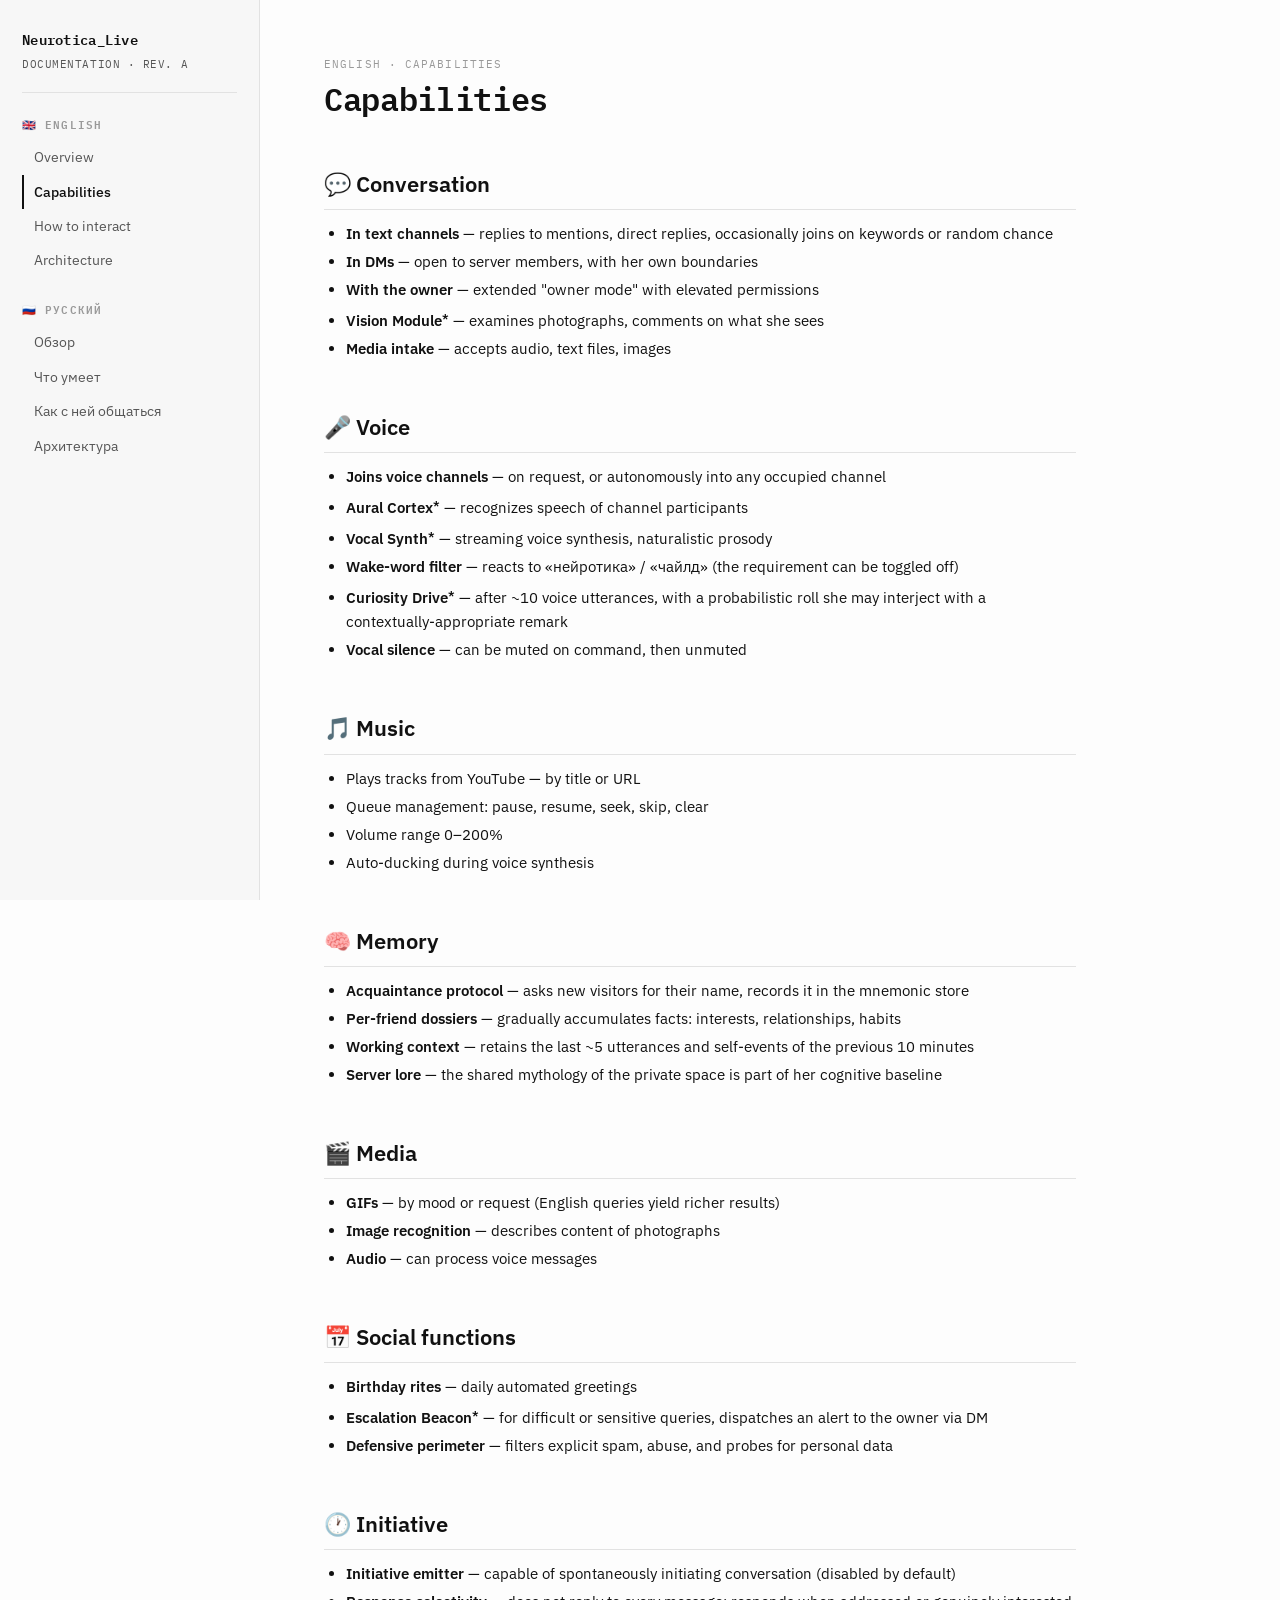
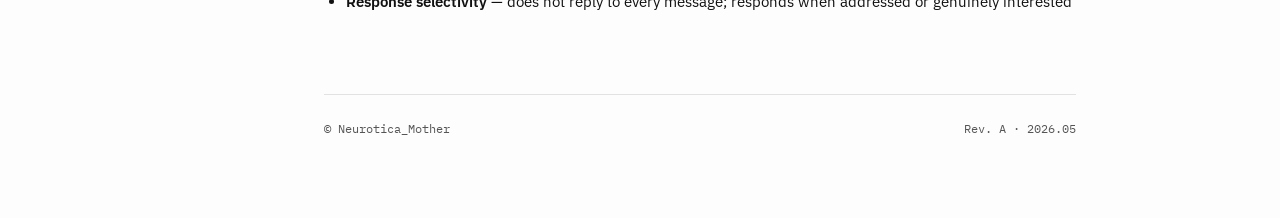
==== en/capabilities.html @ e75bfbd4 "Initial commit: bilingual documentation site for Neurotica_Live (Lucy)" ====
<!DOCTYPE html>
<html lang="en">
<head>
  <meta charset="UTF-8" />
  <meta name="viewport" content="width=device-width, initial-scale=1.0" />
  <title>Capabilities · Neurotica_Live — Lucy</title>
  <link rel="stylesheet" href="../assets/style.css" />
</head>
<body>
  <div class="layout">
    <aside class="sidebar">
      <a class="brand" href="../index.html">
        <span class="brand-name">Neurotica_Live</span>
        <span class="brand-sub">Documentation · Rev. A</span>
      </a>

      <div class="nav-section">🇬🇧 English</div>
      <ul class="nav-list">
        <li><a href="overview.html">Overview</a></li>
        <li><a class="active" href="capabilities.html">Capabilities</a></li>
        <li><a href="how-to-interact.html">How to interact</a></li>
        <li><a href="architecture.html">Architecture</a></li>
      </ul>

      <div class="nav-section">🇷🇺 Русский</div>
      <ul class="nav-list">
        <li><a href="../ru/overview.html">Обзор</a></li>
        <li><a href="../ru/capabilities.html">Что умеет</a></li>
        <li><a href="../ru/how-to-talk.html">Как с ней общаться</a></li>
        <li><a href="../ru/architecture.html">Архитектура</a></li>
      </ul>
    </aside>

    <main class="main">
      <div class="page-meta">English · Capabilities</div>
      <h1>Capabilities</h1>

      <h2>💬 Conversation</h2>
      <ul>
        <li><strong>In text channels</strong> — replies to mentions, direct replies, occasionally joins on keywords or random chance</li>
        <li><strong>In DMs</strong> — open to server members, with her own boundaries</li>
        <li><strong>With the owner</strong> — extended "owner mode" with elevated permissions</li>
        <li><strong>Vision Module<span class="fn-marker">*</span></strong> — examines photographs, comments on what she sees</li>
        <li><strong>Media intake</strong> — accepts audio, text files, images</li>
      </ul>

      <h2>🎤 Voice</h2>
      <ul>
        <li><strong>Joins voice channels</strong> — on request, or autonomously into any occupied channel</li>
        <li><strong>Aural Cortex<span class="fn-marker">*</span></strong> — recognizes speech of channel participants</li>
        <li><strong>Vocal Synth<span class="fn-marker">*</span></strong> — streaming voice synthesis, naturalistic prosody</li>
        <li><strong>Wake-word filter</strong> — reacts to «нейротика» / «чайлд» (the requirement can be toggled off)</li>
        <li><strong>Curiosity Drive<span class="fn-marker">*</span></strong> — after ~10 voice utterances, with a probabilistic roll she may interject with a contextually-appropriate remark</li>
        <li><strong>Vocal silence</strong> — can be muted on command, then unmuted</li>
      </ul>

      <h2>🎵 Music</h2>
      <ul>
        <li>Plays tracks from YouTube — by title or URL</li>
        <li>Queue management: pause, resume, seek, skip, clear</li>
        <li>Volume range 0–200%</li>
        <li>Auto-ducking during voice synthesis</li>
      </ul>

      <h2>🧠 Memory</h2>
      <ul>
        <li><strong>Acquaintance protocol</strong> — asks new visitors for their name, records it in the mnemonic store</li>
        <li><strong>Per-friend dossiers</strong> — gradually accumulates facts: interests, relationships, habits</li>
        <li><strong>Working context</strong> — retains the last ~5 utterances and self-events of the previous 10 minutes</li>
        <li><strong>Server lore</strong> — the shared mythology of the private space is part of her cognitive baseline</li>
      </ul>

      <h2>🎬 Media</h2>
      <ul>
        <li><strong>GIFs</strong> — by mood or request (English queries yield richer results)</li>
        <li><strong>Image recognition</strong> — describes content of photographs</li>
        <li><strong>Audio</strong> — can process voice messages</li>
      </ul>

      <h2>📅 Social functions</h2>
      <ul>
        <li><strong>Birthday rites</strong> — daily automated greetings</li>
        <li><strong>Escalation Beacon<span class="fn-marker">*</span></strong> — for difficult or sensitive queries, dispatches an alert to the owner via DM</li>
        <li><strong>Defensive perimeter</strong> — filters explicit spam, abuse, and probes for personal data</li>
      </ul>

      <h2>🕐 Initiative</h2>
      <ul>
        <li><strong>Initiative emitter</strong> — capable of spontaneously initiating conversation (disabled by default)</li>
        <li><strong>Response selectivity</strong> — does not reply to every message; responds when addressed or genuinely interested</li>
      </ul>

      <footer class="page-footer">
        <span>© Neurotica_Mother</span>
        <span>Rev. A · 2026.05</span>
      </footer>
    </main>
  </div>
</body>
</html>
---- assets/style.css ----
/* Neurotica_Live (Lucy) — documentation site
   Monochrome technical aesthetic, blueprint-adjacent. */

@import url('https://fonts.googleapis.com/css2?family=IBM+Plex+Sans:wght@300;400;500;600&family=IBM+Plex+Mono:wght@400;500;600&display=swap');

:root {
  --bg: #fdfdfd;
  --bg-alt: #f7f7f7;
  --fg: #111111;
  --fg-mute: #555555;
  --fg-faint: #999999;
  --border: #e2e2e2;
  --border-strong: #111111;
  --accent: #000000;
  --code-bg: #f4f4f4;
  --shadow: 0 1px 0 rgba(0, 0, 0, 0.04);
  --sans: 'IBM Plex Sans', ui-sans-serif, -apple-system, BlinkMacSystemFont, 'Segoe UI', sans-serif;
  --mono: 'IBM Plex Mono', ui-monospace, Menlo, Consolas, monospace;
}

* { box-sizing: border-box; }

html, body {
  margin: 0;
  padding: 0;
  background: var(--bg);
  color: var(--fg);
  font-family: var(--sans);
  font-size: 15px;
  line-height: 1.6;
  -webkit-font-smoothing: antialiased;
  -moz-osx-font-smoothing: grayscale;
}

body { min-height: 100vh; }

/* ─── Layout ─────────────────────────────────────────────── */

.layout {
  display: grid;
  grid-template-columns: 260px 1fr;
  min-height: 100vh;
}

.sidebar {
  background: var(--bg-alt);
  border-right: 1px solid var(--border);
  padding: 28px 22px;
  position: sticky;
  top: 0;
  height: 100vh;
  overflow-y: auto;
}

.main {
  padding: 56px 64px 80px;
  max-width: 880px;
}

@media (max-width: 900px) {
  .layout { grid-template-columns: 1fr; }
  .sidebar { position: static; height: auto; border-right: none; border-bottom: 1px solid var(--border); }
  .main { padding: 32px 24px 60px; }
}

/* ─── Brand ──────────────────────────────────────────────── */

.brand {
  display: block;
  text-decoration: none;
  color: var(--fg);
  padding-bottom: 18px;
  border-bottom: 1px solid var(--border);
  margin-bottom: 18px;
}
.brand-name {
  font-family: var(--mono);
  font-weight: 600;
  font-size: 14px;
  letter-spacing: 0.02em;
}
.brand-sub {
  display: block;
  font-family: var(--mono);
  font-size: 11px;
  color: var(--fg-mute);
  margin-top: 4px;
  letter-spacing: 0.05em;
  text-transform: uppercase;
}

/* ─── Sidebar nav ────────────────────────────────────────── */

.nav-section {
  font-family: var(--mono);
  font-size: 11px;
  font-weight: 600;
  color: var(--fg-faint);
  letter-spacing: 0.1em;
  text-transform: uppercase;
  margin: 22px 0 8px;
}

.nav-list {
  list-style: none;
  padding: 0;
  margin: 0;
}
.nav-list li { margin: 0; padding: 0; }
.nav-list a {
  display: block;
  padding: 6px 0;
  color: var(--fg-mute);
  text-decoration: none;
  font-size: 14px;
  border-left: 2px solid transparent;
  padding-left: 10px;
  transition: color 0.1s, border-color 0.1s;
}
.nav-list a:hover { color: var(--fg); }
.nav-list a.active {
  color: var(--fg);
  border-left-color: var(--border-strong);
  font-weight: 500;
}

/* ─── Typography ─────────────────────────────────────────── */

.main h1 {
  font-family: var(--mono);
  font-weight: 600;
  font-size: 32px;
  line-height: 1.2;
  letter-spacing: -0.01em;
  margin: 0 0 8px;
}
.main h1 small {
  display: block;
  font-family: var(--mono);
  font-size: 12px;
  font-weight: 400;
  color: var(--fg-mute);
  letter-spacing: 0.06em;
  text-transform: uppercase;
  margin-top: 10px;
}

.main h2 {
  font-family: var(--sans);
  font-weight: 600;
  font-size: 22px;
  margin: 48px 0 12px;
  padding-bottom: 8px;
  border-bottom: 1px solid var(--border);
}

.main h3 {
  font-family: var(--sans);
  font-weight: 600;
  font-size: 17px;
  margin: 28px 0 8px;
}

.main p { margin: 12px 0; color: var(--fg); }
.main p.lead {
  font-size: 17px;
  color: var(--fg-mute);
  border-left: 3px solid var(--border-strong);
  padding-left: 16px;
  margin: 20px 0 28px;
}

.main a { color: var(--accent); text-decoration: underline; text-decoration-thickness: 1px; text-underline-offset: 3px; }
.main a:hover { background: var(--code-bg); }

.main strong { color: var(--fg); font-weight: 600; }

.main ul, .main ol { padding-left: 22px; margin: 12px 0; }
.main li { margin: 4px 0; }

.main code {
  font-family: var(--mono);
  font-size: 13px;
  background: var(--code-bg);
  padding: 2px 6px;
  border-radius: 3px;
  border: 1px solid var(--border);
}

.main pre {
  background: var(--code-bg);
  border: 1px solid var(--border);
  padding: 16px 18px;
  border-radius: 4px;
  overflow-x: auto;
  font-family: var(--mono);
  font-size: 13px;
  line-height: 1.55;
}
.main pre code {
  background: transparent;
  padding: 0;
  border: none;
  font-size: 13px;
}

/* ─── Tables ─────────────────────────────────────────────── */

.main table {
  border-collapse: collapse;
  width: 100%;
  margin: 20px 0;
  font-size: 14px;
}
.main th, .main td {
  border: 1px solid var(--border);
  padding: 10px 14px;
  text-align: left;
  vertical-align: top;
}
.main th {
  background: var(--bg-alt);
  font-weight: 600;
  font-family: var(--mono);
  font-size: 12px;
  letter-spacing: 0.04em;
  text-transform: uppercase;
}

/* ─── Cards (for landing) ────────────────────────────────── */

.lang-grid {
  display: grid;
  grid-template-columns: 1fr 1fr;
  gap: 20px;
  margin: 40px 0;
}
@media (max-width: 700px) { .lang-grid { grid-template-columns: 1fr; } }

.lang-card {
  display: block;
  padding: 28px 28px;
  border: 1px solid var(--border-strong);
  text-decoration: none;
  color: var(--fg);
  background: var(--bg);
  transition: background 0.1s;
}
.lang-card:hover { background: var(--bg-alt); text-decoration: none !important; }
.lang-card .flag { font-size: 28px; line-height: 1; }
.lang-card .lang-name {
  font-family: var(--mono);
  font-weight: 600;
  font-size: 18px;
  margin: 8px 0 4px;
}
.lang-card .lang-desc {
  font-size: 13px;
  color: var(--fg-mute);
}

/* ─── Mermaid container ──────────────────────────────────── */

.mermaid {
  background: var(--bg);
  border: 1px solid var(--border);
  padding: 24px;
  margin: 24px 0;
  border-radius: 4px;
  text-align: center;
  overflow-x: auto;
}

/* ─── Page hero (top of each doc page) ───────────────────── */

.page-meta {
  font-family: var(--mono);
  font-size: 11px;
  color: var(--fg-faint);
  letter-spacing: 0.1em;
  text-transform: uppercase;
  margin-bottom: 6px;
}

/* ─── Footer ─────────────────────────────────────────────── */

.page-footer {
  margin-top: 80px;
  padding-top: 24px;
  border-top: 1px solid var(--border);
  font-family: var(--mono);
  font-size: 12px;
  color: var(--fg-mute);
  display: flex;
  justify-content: space-between;
  align-items: center;
}
.page-footer a { color: var(--fg-mute); }

/* ─── Misc ───────────────────────────────────────────────── */

hr {
  border: none;
  border-top: 1px solid var(--border);
  margin: 32px 0;
}

blockquote {
  margin: 20px 0;
  padding: 12px 18px;
  border-left: 3px solid var(--border-strong);
  background: var(--bg-alt);
  font-style: italic;
  color: var(--fg-mute);
}

sub { font-size: 11px; color: var(--fg-faint); }

/* asterisk footnote marker */
.fn-marker {
  font-family: var(--mono);
  font-size: 11px;
  vertical-align: super;
}
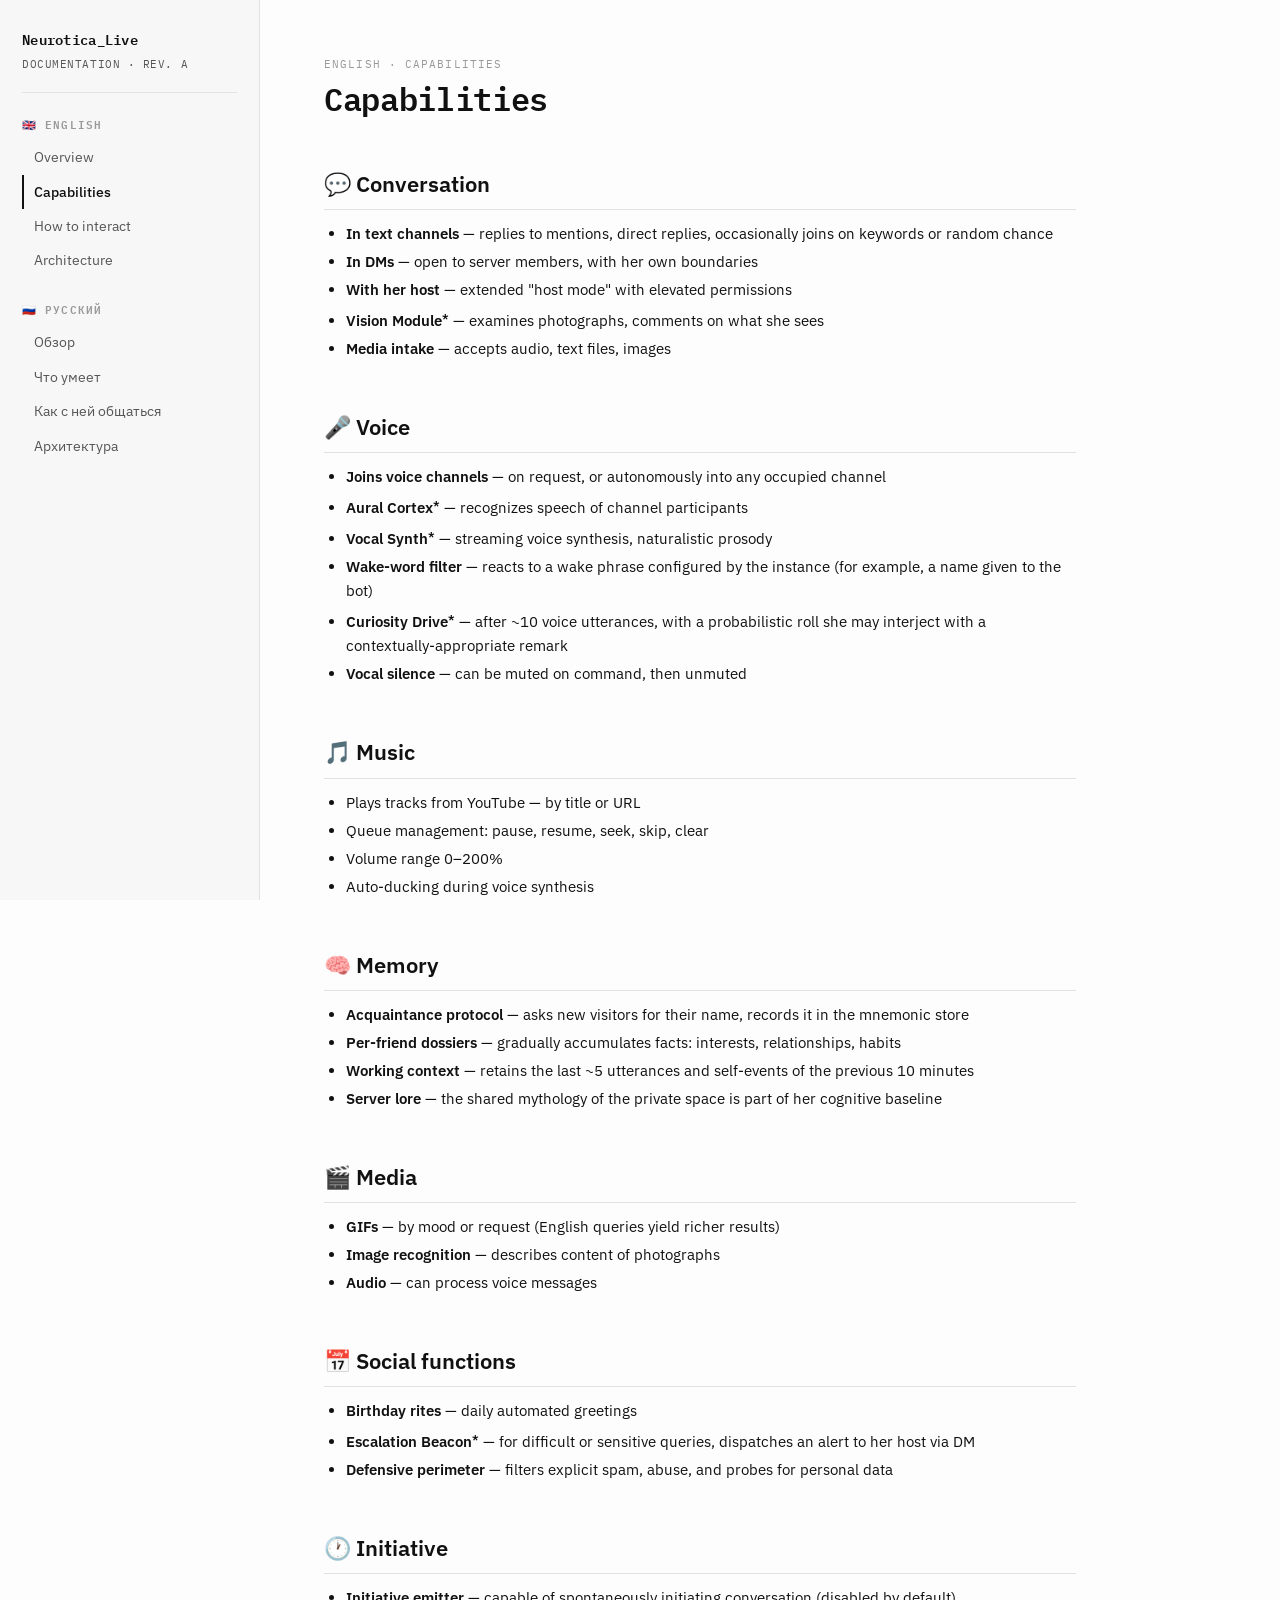
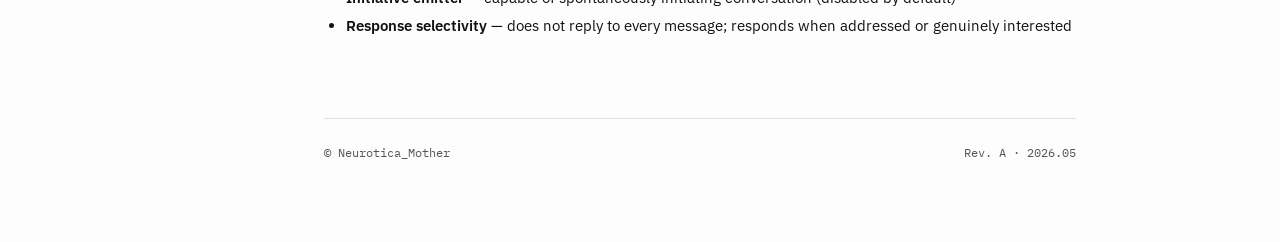
==== commit e17f72b9: "Align architecture page with blueprint, add architecture image, refine wording - Replace Mermaid dia" ====
--- a/en/capabilities.html
+++ b/en/capabilities.html
@@ -39,7 +39,7 @@
       <ul>
         <li><strong>In text channels</strong> — replies to mentions, direct replies, occasionally joins on keywords or random chance</li>
         <li><strong>In DMs</strong> — open to server members, with her own boundaries</li>
-        <li><strong>With the owner</strong> — extended "owner mode" with elevated permissions</li>
+        <li><strong>With her host</strong> — extended "host mode" with elevated permissions</li>
         <li><strong>Vision Module<span class="fn-marker">*</span></strong> — examines photographs, comments on what she sees</li>
         <li><strong>Media intake</strong> — accepts audio, text files, images</li>
       </ul>
@@ -49,7 +49,7 @@
         <li><strong>Joins voice channels</strong> — on request, or autonomously into any occupied channel</li>
         <li><strong>Aural Cortex<span class="fn-marker">*</span></strong> — recognizes speech of channel participants</li>
         <li><strong>Vocal Synth<span class="fn-marker">*</span></strong> — streaming voice synthesis, naturalistic prosody</li>
-        <li><strong>Wake-word filter</strong> — reacts to «нейротика» / «чайлд» (the requirement can be toggled off)</li>
+        <li><strong>Wake-word filter</strong> — reacts to a wake phrase configured by the instance (for example, a name given to the bot)</li>
         <li><strong>Curiosity Drive<span class="fn-marker">*</span></strong> — after ~10 voice utterances, with a probabilistic roll she may interject with a contextually-appropriate remark</li>
         <li><strong>Vocal silence</strong> — can be muted on command, then unmuted</li>
       </ul>
@@ -80,7 +80,7 @@
       <h2>📅 Social functions</h2>
       <ul>
         <li><strong>Birthday rites</strong> — daily automated greetings</li>
-        <li><strong>Escalation Beacon<span class="fn-marker">*</span></strong> — for difficult or sensitive queries, dispatches an alert to the owner via DM</li>
+        <li><strong>Escalation Beacon<span class="fn-marker">*</span></strong> — for difficult or sensitive queries, dispatches an alert to her host via DM</li>
         <li><strong>Defensive perimeter</strong> — filters explicit spam, abuse, and probes for personal data</li>
       </ul>
 
--- a/assets/style.css
+++ b/assets/style.css
@@ -259,16 +259,27 @@
   color: var(--fg-mute);
 }
 
-/* ─── Mermaid container ──────────────────────────────────── */
-
-.mermaid {
+/* ─── Architecture figure ────────────────────────────────── */
+
+.arch-figure {
+  margin: 28px 0 32px;
+  padding: 0;
+}
+.arch-figure img {
+  display: block;
+  width: 100%;
+  height: auto;
+  border: 1px solid var(--border-strong);
   background: var(--bg);
-  border: 1px solid var(--border);
-  padding: 24px;
-  margin: 24px 0;
-  border-radius: 4px;
-  text-align: center;
-  overflow-x: auto;
+}
+.arch-figure figcaption {
+  margin-top: 12px;
+  font-family: var(--mono);
+  font-size: 12px;
+  color: var(--fg-mute);
+  line-height: 1.5;
+  padding-left: 12px;
+  border-left: 2px solid var(--border-strong);
 }
 
 /* ─── Page hero (top of each doc page) ───────────────────── */
